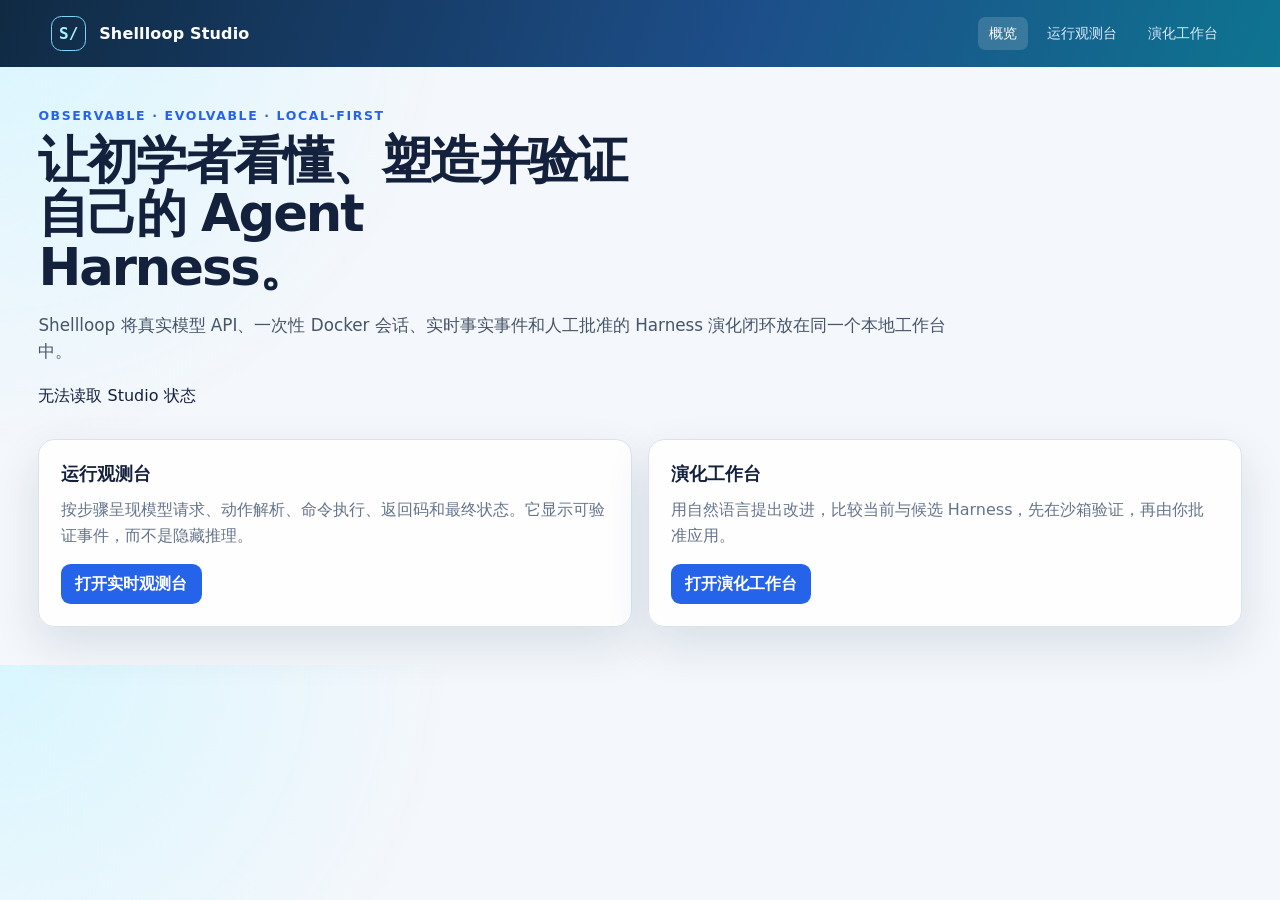
==== src/shellloop/studio_static/index.html @ b0a6fc45 "feat(agents): add observable Studio workbench" ====
<!doctype html>
<html lang="zh-CN">
  <head><meta charset="utf-8"><meta name="viewport" content="width=device-width, initial-scale=1"><title>Shellloop Studio</title><link rel="stylesheet" href="style.css"></head>
  <body>
    <header class="topbar"><div class="brand"><span class="brand-mark">S/</span>Shellloop Studio</div><nav class="nav"><a class="active" href="index.html">概览</a><a href="runtime.html">运行观测台</a><a href="evolution.html">演化工作台</a></nav></header>
    <main>
      <p class="eyebrow">Observable · Evolvable · Local-first</p>
      <h1>让初学者看懂、塑造并验证自己的 Agent Harness。</h1>
      <p class="lead">Shellloop 将真实模型 API、一次性 Docker 会话、实时事实事件和人工批准的 Harness 演化闭环放在同一个本地工作台中。</p>
      <div class="status-row" id="status"><span class="pill">正在检查本地沙箱…</span></div>
      <section class="cards">
        <article class="card"><h2>运行观测台</h2><p>按步骤呈现模型请求、动作解析、命令执行、返回码和最终状态。它显示可验证事件，而不是隐藏推理。</p><a href="runtime.html">打开实时观测台</a></article>
        <article class="card"><h2>演化工作台</h2><p>用自然语言提出改进，比较当前与候选 Harness，先在沙箱验证，再由你批准应用。</p><a href="evolution.html">打开演化工作台</a></article>
      </section>
    </main>
    <script>fetch('/api/status').then(r=>r.json()).then(s=>{document.querySelector('#status').innerHTML=`<span class="pill ${s.sandbox_available?'ok':'warn'}"><i class="dot"></i>${s.sandbox_available?'Docker 沙箱可用':'Docker 未就绪：仅可预览'}</span><span class="pill">本地服务 · 127.0.0.1</span><span class="pill">真实 API · 密钥不保存</span>`}).catch(()=>{document.querySelector('#status').textContent='无法读取 Studio 状态'})</script>
  </body>
</html>
---- src/shellloop/studio_static/style.css ----
:root {
  --canvas: #f4f7fb;
  --ink: #14213d;
  --muted: #64748b;
  --panel: rgba(255, 255, 255, 0.92);
  --line: #d9e2ef;
  --navy: #102a43;
  --blue: #2563eb;
  --cyan: #06b6d4;
  --mint: #0f9f7a;
  --amber: #d97706;
  --rose: #dc4c64;
  --shadow: 0 18px 45px rgba(24, 55, 91, 0.12);
}

* { box-sizing: border-box; }

body {
  margin: 0;
  min-width: 320px;
  color: var(--ink);
  background: radial-gradient(circle at 0 0, #d9f6ff 0, transparent 28rem), var(--canvas);
  font-family: Inter, ui-sans-serif, system-ui, -apple-system, BlinkMacSystemFont, "Segoe UI", sans-serif;
}

.topbar {
  display: flex;
  align-items: center;
  justify-content: space-between;
  gap: 1rem;
  padding: 1rem clamp(1rem, 4vw, 4rem);
  color: white;
  background: linear-gradient(110deg, #102a43, #1d4e89 58%, #0e7490);
}

.brand { display: flex; align-items: center; gap: .8rem; font-weight: 750; letter-spacing: .01em; }
.brand-mark { display: grid; place-items: center; width: 2.2rem; height: 2.2rem; border: 1px solid #7dd3fc; border-radius: .65rem; color: #a5f3fc; font-family: ui-monospace, monospace; }
.nav { display: flex; flex-wrap: wrap; gap: .5rem; }
.nav a { color: #dbeafe; text-decoration: none; padding: .45rem .7rem; border-radius: .45rem; font-size: .9rem; }
.nav a:hover, .nav a.active { color: white; background: rgba(255,255,255,.15); }

main { max-width: 1440px; margin: 0 auto; padding: clamp(1rem, 3vw, 2.4rem); }
.eyebrow { margin: 0 0 .5rem; color: var(--blue); font-size: .78rem; font-weight: 800; letter-spacing: .13em; text-transform: uppercase; }
h1 { margin: 0; max-width: 17ch; font-size: clamp(2rem, 4vw, 3.6rem); line-height: 1.05; letter-spacing: -.04em; }
h2 { margin: 0; font-size: 1.1rem; }
p { line-height: 1.6; }
.lead { max-width: 58rem; color: #475569; font-size: 1.05rem; }

.status-row, .cards, .grid, .hero-actions, .flow { display: flex; gap: 1rem; }
.status-row { align-items: center; flex-wrap: wrap; margin: 1.3rem 0 2rem; }
.pill { display: inline-flex; align-items: center; gap: .45rem; padding: .4rem .68rem; border: 1px solid var(--line); border-radius: 999px; background: white; color: #475569; font-size: .83rem; }
.pill.ok { color: #087c5d; border-color: #9ce7d4; background: #ecfdf5; }
.pill.warn { color: #a34f05; border-color: #fdc77b; background: #fff7ed; }
.dot { width: .5rem; height: .5rem; border-radius: 99px; background: currentColor; }

.cards { flex-wrap: wrap; }
.card, .panel { border: 1px solid var(--line); border-radius: 1rem; background: var(--panel); box-shadow: var(--shadow); }
.card { flex: 1 1 17rem; padding: 1.35rem; }
.card p { margin: .7rem 0 1rem; color: var(--muted); }
.card a, .button { display: inline-flex; align-items: center; justify-content: center; min-height: 2.5rem; padding: .55rem .9rem; border: 0; border-radius: .6rem; color: white; background: var(--blue); cursor: pointer; font: inherit; font-weight: 700; text-decoration: none; }
.card a:hover, .button:hover { filter: brightness(.94); }
.button.secondary { color: var(--navy); background: #e5edf8; }
.button.success { background: var(--mint); }
.button:disabled { opacity: .45; cursor: not-allowed; }

.grid { align-items: start; }
.grid.runtime { display: grid; grid-template-columns: minmax(17rem, .75fr) minmax(24rem, 1.4fr) minmax(17rem, .7fr); }
.grid.evolution { display: grid; grid-template-columns: minmax(19rem, .9fr) minmax(23rem, 1.2fr); }
.panel { padding: 1.1rem; }
.panel-head { display: flex; align-items: center; justify-content: space-between; gap: 1rem; margin-bottom: 1rem; }
.panel-head span { color: var(--muted); font-size: .8rem; }

label { display: grid; gap: .35rem; margin: .8rem 0; color: #334155; font-size: .84rem; font-weight: 700; }
input, select, textarea { width: 100%; border: 1px solid #cbd5e1; border-radius: .55rem; padding: .65rem .72rem; color: var(--ink); background: white; font: inherit; }
textarea { min-height: 9rem; resize: vertical; }
input:focus, select:focus, textarea:focus { outline: 3px solid #bae6fd; border-color: var(--cyan); }
.hint { margin: .75rem 0 0; color: var(--muted); font-size: .78rem; }
.message { min-height: 1.3rem; margin: .8rem 0 0; color: var(--rose); font-size: .86rem; }

.timeline { position: relative; min-height: 26rem; max-height: 66vh; overflow: auto; padding: .2rem .1rem .2rem 1.4rem; }
.timeline::before { position: absolute; top: .5rem; bottom: .5rem; left: .45rem; width: 2px; background: #d5e4f5; content: ""; }
.event { position: relative; margin: 0 0 .9rem; padding: .8rem .9rem; border: 1px solid var(--line); border-radius: .75rem; background: white; }
.event::before { position: absolute; top: 1.05rem; left: -1.27rem; width: .72rem; height: .72rem; border: 3px solid var(--canvas); border-radius: 50%; background: var(--blue); content: ""; }
.event.model::before { background: var(--cyan); }.event.sandbox::before { background: var(--amber); }.event.done::before { background: var(--mint); }.event.failed::before { background: var(--rose); }
.event-top { display: flex; justify-content: space-between; gap: 1rem; font-size: .78rem; color: var(--muted); }
.event strong { display: block; margin-top: .25rem; color: var(--ink); font-size: .92rem; }.event code { display: block; margin-top: .55rem; overflow-wrap: anywhere; color: #0f3d63; font-size: .76rem; }

.state-list { display: grid; gap: .75rem; }.state { padding: .75rem; border-radius: .7rem; background: #f8fafc; }.state small { display: block; color: var(--muted); }.state b { display: block; margin-top: .25rem; font-size: .94rem; overflow-wrap: anywhere; }
.empty { display: grid; place-items: center; min-height: 14rem; color: var(--muted); text-align: center; }

.flow { align-items: center; flex-wrap: wrap; padding: .4rem 0 1.2rem; }.flow-node { position: relative; min-width: 8.5rem; padding: .75rem; border: 1px solid var(--line); border-radius: .75rem; background: white; text-align: center; font-size: .84rem; font-weight: 700; }.flow-node:not(:last-child)::after { position: absolute; right: -1rem; top: 50%; color: #7c9abd; content: "→"; }.flow-node.active { color: white; border-color: var(--blue); background: var(--blue); }.flow-node.good { color: #075d47; border-color: #80e5c9; background: #ecfdf5; }
.diff { display: grid; gap: .7rem; }.diff-row { display: grid; grid-template-columns: 8rem 1fr 1fr; gap: .5rem; align-items: start; padding: .7rem; border-radius: .6rem; background: #f8fafc; font-size: .82rem; }.diff-row b { color: #475569; }.old { color: #b45309; }.new { color: #057a55; }.unchanged { color: var(--muted); }
.proposal-summary { margin: 0 0 1rem; padding: .8rem; border-left: 3px solid var(--cyan); color: #334155; background: #f0f9ff; }

@media (max-width: 1050px) { .grid.runtime, .grid.evolution { grid-template-columns: 1fr 1fr; }.grid.runtime .timeline-panel { grid-column: span 2; } }
@media (max-width: 680px) { .topbar { align-items: flex-start; flex-direction: column; }.grid.runtime, .grid.evolution { display: block; }.grid > .panel { margin-bottom: 1rem; }.grid.runtime .timeline-panel { min-height: auto; }.diff-row { grid-template-columns: 1fr; }.flow-node:not(:last-child)::after { display: none; } }
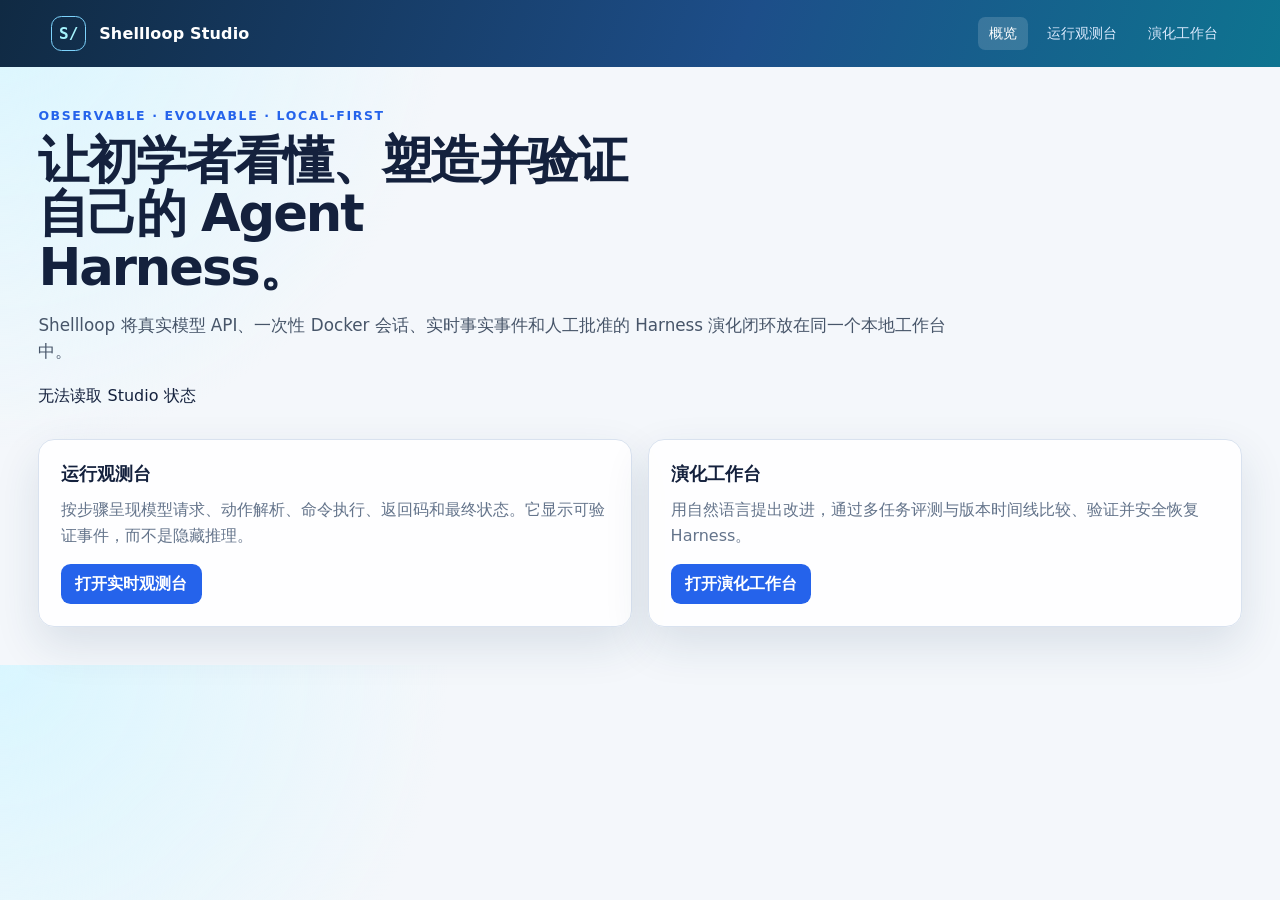
==== commit 468a9600: "feat(agents): add versioned evaluation loop" ====
--- a/src/shellloop/studio_static/index.html
+++ b/src/shellloop/studio_static/index.html
@@ -10,7 +10,7 @@
       <div class="status-row" id="status"><span class="pill">正在检查本地沙箱…</span></div>
       <section class="cards">
         <article class="card"><h2>运行观测台</h2><p>按步骤呈现模型请求、动作解析、命令执行、返回码和最终状态。它显示可验证事件，而不是隐藏推理。</p><a href="runtime.html">打开实时观测台</a></article>
-        <article class="card"><h2>演化工作台</h2><p>用自然语言提出改进，比较当前与候选 Harness，先在沙箱验证，再由你批准应用。</p><a href="evolution.html">打开演化工作台</a></article>
+        <article class="card"><h2>演化工作台</h2><p>用自然语言提出改进，通过多任务评测与版本时间线比较、验证并安全恢复 Harness。</p><a href="evolution.html">打开演化工作台</a></article>
       </section>
     </main>
     <script>fetch('/api/status').then(r=>r.json()).then(s=>{document.querySelector('#status').innerHTML=`<span class="pill ${s.sandbox_available?'ok':'warn'}"><i class="dot"></i>${s.sandbox_available?'Docker 沙箱可用':'Docker 未就绪：仅可预览'}</span><span class="pill">本地服务 · 127.0.0.1</span><span class="pill">真实 API · 密钥不保存</span>`}).catch(()=>{document.querySelector('#status').textContent='无法读取 Studio 状态'})</script>
--- a/src/shellloop/studio_static/style.css
+++ b/src/shellloop/studio_static/style.css
@@ -84,6 +84,10 @@
 .event.model::before { background: var(--cyan); }.event.sandbox::before { background: var(--amber); }.event.done::before { background: var(--mint); }.event.failed::before { background: var(--rose); }
 .event-top { display: flex; justify-content: space-between; gap: 1rem; font-size: .78rem; color: var(--muted); }
 .event strong { display: block; margin-top: .25rem; color: var(--ink); font-size: .92rem; }.event code { display: block; margin-top: .55rem; overflow-wrap: anywhere; color: #0f3d63; font-size: .76rem; }
+.event { cursor: pointer; transition: border-color .18s ease, box-shadow .18s ease, transform .18s ease; }
+.event:hover, .event.selected { border-color: #7dd3fc; box-shadow: 0 10px 24px rgba(14, 116, 144, .12); transform: translateY(-1px); }
+.event.agent::before { background: var(--blue); }.event.model::before { background: var(--cyan); }.event.sandbox::before { background: var(--amber); }.event.verification::before { background: var(--mint); }
+.event-badges { display: flex; flex-wrap: wrap; gap: .35rem; margin-top: .5rem; }.event-badges em { padding: .16rem .4rem; border-radius: 999px; color: #526b86; background: #edf4fb; font-size: .7rem; font-style: normal; }
 
 .state-list { display: grid; gap: .75rem; }.state { padding: .75rem; border-radius: .7rem; background: #f8fafc; }.state small { display: block; color: var(--muted); }.state b { display: block; margin-top: .25rem; font-size: .94rem; overflow-wrap: anywhere; }
 .empty { display: grid; place-items: center; min-height: 14rem; color: var(--muted); text-align: center; }
@@ -92,5 +96,14 @@
 .diff { display: grid; gap: .7rem; }.diff-row { display: grid; grid-template-columns: 8rem 1fr 1fr; gap: .5rem; align-items: start; padding: .7rem; border-radius: .6rem; background: #f8fafc; font-size: .82rem; }.diff-row b { color: #475569; }.old { color: #b45309; }.new { color: #057a55; }.unchanged { color: var(--muted); }
 .proposal-summary { margin: 0 0 1rem; padding: .8rem; border-left: 3px solid var(--cyan); color: #334155; background: #f0f9ff; }
 
-@media (max-width: 1050px) { .grid.runtime, .grid.evolution { grid-template-columns: 1fr 1fr; }.grid.runtime .timeline-panel { grid-column: span 2; } }
-@media (max-width: 680px) { .topbar { align-items: flex-start; flex-direction: column; }.grid.runtime, .grid.evolution { display: block; }.grid > .panel { margin-bottom: 1rem; }.grid.runtime .timeline-panel { min-height: auto; }.diff-row { grid-template-columns: 1fr; }.flow-node:not(:last-child)::after { display: none; } }
+.metric-strip { display: grid; grid-template-columns: repeat(5, minmax(7rem, 1fr)); gap: .7rem; margin: 1rem 0; }.metric { padding: .8rem .9rem; border: 1px solid var(--line); border-radius: .75rem; background: rgba(255,255,255,.84); }.metric small { display: block; color: var(--muted); font-size: .72rem; }.metric b { display: block; margin-top: .2rem; font-size: 1rem; }
+.phase-rail { display: grid; grid-template-columns: repeat(4, 1fr); gap: .65rem; margin-bottom: .75rem; }.phase-rail > div { display: flex; align-items: center; gap: .55rem; padding: .65rem .75rem; border: 1px solid var(--line); border-radius: .7rem; color: #64748b; background: white; font-size: .82rem; font-weight: 750; transition: .18s ease; }.phase-rail span { display: grid; place-items: center; width: 1.65rem; height: 1.65rem; border-radius: 50%; color: #5c7896; background: #e8f0f8; font-size: .68rem; }.phase-rail > div.active { color: white; border-color: var(--blue); background: linear-gradient(105deg, var(--blue), #0e7490); box-shadow: 0 8px 20px rgba(37,99,235,.2); }.phase-rail > div.active span { color: var(--blue); background: white; }
+.workflow-rail { display: flex; align-items: stretch; gap: .45rem; overflow-x: auto; margin-bottom: 1rem; }.workflow-node { position: relative; flex: 1 0 7.5rem; padding: .58rem .65rem; border: 1px solid #b8d8ef; border-radius: .62rem; color: #174f7a; background: #f0f9ff; text-align: center; }.workflow-node span, .workflow-node small { display: block; }.workflow-node span { font-size: .76rem; font-weight: 750; }.workflow-node small { margin-top: .15rem; color: #64829d; font-size: .62rem; }.workflow-node.disabled { border-style: dashed; color: #94a3b8; background: #f8fafc; opacity: .65; }
+.event-detail { margin-top: 1rem; padding-top: .9rem; border-top: 1px solid var(--line); }.event-detail h3 { margin: 0; font-size: 1rem; }.event-detail p { color: var(--muted); font-size: .82rem; }.event-detail > div { margin-top: .7rem; }.event-detail small { display: block; color: var(--muted); }.event-detail pre { max-height: 12rem; overflow: auto; margin: .2rem 0 0; padding: .55rem; border-radius: .5rem; color: #163c5c; background: #f1f5f9; font: .72rem/1.45 ui-monospace, SFMono-Regular, Consolas, monospace; white-space: pre-wrap; overflow-wrap: anywhere; }
+.evolution-panel { margin-top: 1rem; }.flow-compare { display: grid; grid-template-columns: 1fr 2rem 1fr; gap: 1rem; align-items: center; }.flow-compare h3 { color: #415a75; font-size: .85rem; }.flow-arrow { color: var(--cyan); font-size: 1.8rem; text-align: center; }.workflow-rail.vertical { display: grid; grid-template-columns: repeat(4, minmax(6rem, 1fr)); overflow: visible; }.diff-row.changed { border: 1px solid #a5dff0; background: #ecfeff; }.evidence-grid { display: grid; grid-template-columns: .8fr 1.2fr; margin-top: 1rem; }.empty.compact { min-height: 7rem; }.evidence-card { display: grid; grid-template-columns: 1.5fr .5fr .6fr; gap: .6rem; margin-bottom: 1rem; }.evidence-card > div { padding: .7rem; border-radius: .65rem; background: #f1f5f9; }.evidence-card small, .evidence-card b { display: block; }.evidence-card small { color: var(--muted); font-size: .7rem; }.evidence-card b { margin-top: .3rem; overflow-wrap: anywhere; font-size: .8rem; }
+.comparison-table { margin-top: 1rem; font-size: .8rem; }.comparison-table > div { display: grid; grid-template-columns: 1fr .7fr .7fr; padding: .45rem .6rem; border-bottom: 1px solid var(--line); }.comparison-table .compare-head { color: white; border-radius: .5rem .5rem 0 0; background: var(--navy); }.comparison-table p { color: var(--muted); font-size: .76rem; }.approval-bar { position: sticky; bottom: .8rem; z-index: 2; display: flex; align-items: center; justify-content: space-between; gap: 1rem; margin-top: 1rem; padding: .9rem 1rem; border: 1px solid #b8d8ef; border-radius: .85rem; background: rgba(255,255,255,.96); box-shadow: var(--shadow); }.approval-bar b, .approval-bar span { display: block; }.approval-bar span { margin-top: .2rem; color: var(--muted); font-size: .76rem; }
+.case-selector { display: grid; gap: .55rem; }.case-option { display: grid; grid-template-columns: auto 1fr auto; align-items: start; gap: .65rem; margin: 0; padding: .65rem; border: 1px solid var(--line); border-radius: .65rem; background: #f8fafc; cursor: pointer; }.case-option input { width: auto; margin-top: .18rem; }.case-option b, .case-option small { display: block; }.case-option small { margin-top: .18rem; color: var(--muted); font-weight: 400; }.case-option em { padding: .18rem .4rem; border-radius: 999px; color: #087c5d; background: #dcfce7; font-size: .65rem; font-style: normal; white-space: nowrap; }.compact-textarea { min-height: 4.8rem; }.comparison-progress { max-height: 11rem; overflow: auto; margin-top: .75rem; }.progress-event { display: grid; grid-template-columns: 1fr auto auto; gap: .5rem; align-items: center; padding: .38rem .5rem; border-left: 3px solid var(--cyan); background: #f8fafc; font-size: .7rem; }.progress-event.candidate { border-color: var(--mint); }.progress-event.suite { border-color: var(--blue); }.progress-event span { color: var(--muted); }.progress-event em { color: var(--amber); font-style: normal; }.comparison-table > .case-results { display: grid; grid-template-columns: repeat(2, 1fr); gap: .45rem; padding: .7rem 0; border: 0; }.case-result { display: grid; grid-template-columns: 1fr auto auto; gap: .45rem; padding: .55rem; border: 1px solid var(--line); border-radius: .55rem; background: #f8fafc; }.case-result span { padding: .12rem .3rem; border-radius: .3rem; }.case-result .pass { color: #087c5d; background: #dcfce7; }.case-result .fail { color: #b42318; background: #fee2e2; }
+.version-panel { margin-top: 1rem; }.version-list { display: grid; gap: .55rem; }.version-item { display: flex; align-items: center; justify-content: space-between; gap: 1rem; padding: .75rem .85rem; border: 1px solid var(--line); border-radius: .7rem; background: #f8fafc; }.version-item.active { border-color: #80e5c9; background: #ecfdf5; }.version-item b, .version-item span, .version-item small { display: block; }.version-item span { margin-top: .18rem; color: #334155; font-size: .82rem; }.version-item small { margin-top: .2rem; color: var(--muted); font-size: .68rem; }.version-item .button { flex: 0 0 auto; font-size: .75rem; }
+
+@media (max-width: 1050px) { .grid.runtime, .grid.evolution { grid-template-columns: 1fr 1fr; }.grid.runtime .timeline-panel { grid-column: span 2; }.metric-strip { grid-template-columns: repeat(3, 1fr); }.workflow-rail.vertical { grid-template-columns: repeat(2, 1fr); } }
+@media (max-width: 680px) { .topbar { align-items: flex-start; flex-direction: column; }.grid.runtime, .grid.evolution, .evidence-grid { display: block; }.grid > .panel, .evidence-grid > .panel { margin-bottom: 1rem; }.grid.runtime .timeline-panel { min-height: auto; }.diff-row { grid-template-columns: 1fr; }.flow-node:not(:last-child)::after { display: none; }.metric-strip, .phase-rail { grid-template-columns: repeat(2, 1fr); }.flow-compare { grid-template-columns: 1fr; }.flow-arrow { transform: rotate(90deg); }.workflow-rail.vertical { grid-template-columns: 1fr 1fr; }.evidence-card, .comparison-table > .case-results { grid-template-columns: 1fr; }.case-option, .case-result { grid-template-columns: auto 1fr; }.case-option em, .case-result span { grid-column: 2; }.version-item, .approval-bar { align-items: stretch; flex-direction: column; } }
